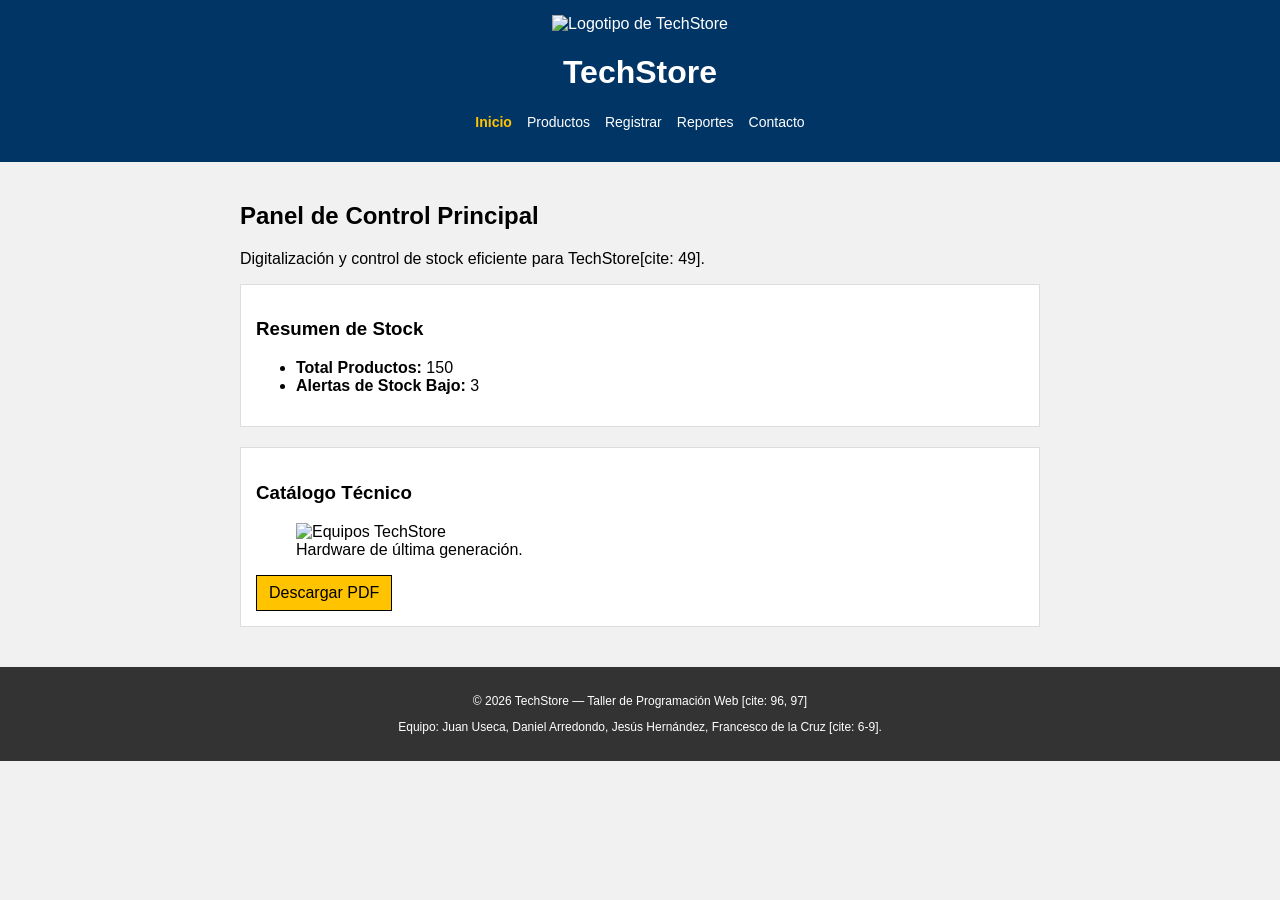
==== index.html @ f326b38a "feat:init project" ====
<!doctype html>
<html lang="es">
  <head>
    <meta charset="UTF-8" />
    <meta name="viewport" content="width=device-width, initial-scale=1.0" />
    <title>TechStore - Sistema de Inventario</title>
    <link rel="stylesheet" href="styles/main.css" />
  </head>
  <body>
    <header class="main-header">
      <div class="logo">
        <img src="assets/img/logo-techstore.png" alt="Logotipo de TechStore" />
        <h1>TechStore</h1>
      </div>
      <nav class="main-nav">
        <ul>
          <li><a href="index.html" class="active">Inicio</a></li>
          <li><a href="pages/inventario.html">Productos</a></li>
          <li><a href="pages/registro.html">Registrar</a></li>
          <li><a href="pages/reportes.html">Reportes</a></li>
          <li><a href="pages/contacto.html">Contacto</a></li>
        </ul>
      </nav>
    </header>

    <main class="container">
      <section class="hero">
        <h2>Panel de Control Principal</h2>
        <p>
          Digitalización y control de stock eficiente para TechStore[cite: 49].
        </p>
      </section>

      <section class="dashboard-grid">
        <article class="card stats">
          <h3>Resumen de Stock</h3>
          <ul>
            <li><strong>Total Productos:</strong> 150</li>
            <li><strong>Alertas de Stock Bajo:</strong> 3</li>
          </ul>
        </article>

        <article class="card info">
          <h3>Catálogo Técnico</h3>
          <figure>
            <img
              src="assets/img/productos-tecnologicos.jpg"
              alt="Equipos TechStore"
              class="img-fluid"
            />
            <figcaption>Hardware de última generación.</figcaption>
          </figure>
          <a href="assets/docs/catalogo-tecnico.pdf" download class="btn"
            >Descargar PDF
          </a>
        </article>
      </section>
    </main>

    <footer class="main-footer">
      <p>&copy; 2026 TechStore — Taller de Programación Web [cite: 96, 97]</p>
      <p>
        Equipo: Juan Useca, Daniel Arredondo, Jesús Hernández, Francesco de la
        Cruz [cite: 6-9].
      </p>
    </footer>
  </body>
</html>
---- styles/main.css ----
/* 1. Variables de color (Se mantienen para el orden) */
:root {
    --primary-color: #003566;
    --accent-color: #ffc300;
    --white: #ffffff;
    --bg-light: #f1f1f1;
}

/* 2. Estilos base */
body {
    font-family: Arial, sans-serif; /* Fuente estándar */
    margin: 0;
    padding: 0;
    background-color: var(--bg-light);
}

/* 3. Header y Navegación simple */
.main-header {
    background-color: var(--primary-color);
    color: var(--white);
    padding: 15px;
    text-align: center; /* Todo centrado para evitar flex complejo */
}

.main-header .logo img {
    height: 40px;
}

.main-nav ul {
    padding: 0;
    list-style: none;
    display: flex;
    justify-content: center;
    gap: 15px;
}

.main-nav a {
    color: var(--white);
    text-decoration: none;
    font-size: 14px;
}

.main-nav a.active {
    font-weight: bold;
    color: var(--accent-color);
}

/* 4. Contenedor y Secciones */
.container {
    padding: 20px;
    max-width: 800px;
    margin: auto;
}

.card {
    background: var(--white);
    padding: 15px;
    margin-bottom: 20px;
    border: 1px solid #ddd; /* Borde gris simple */
}

/* 5. Tablas básicas */
.table-custom {
    width: 100%;
    border-collapse: collapse;
    background: white;
}

.table-custom th, .table-custom td {
    border: 1px solid #ccc;
    padding: 8px;
    text-align: left;
}

.table-custom th {
    background-color: #eee;
}

/* 6. Botones y Multimedia */
.btn {
    background-color: var(--accent-color);
    color: black;
    padding: 8px 12px;
    text-decoration: none;
    border: 1px solid #000;
    display: inline-block;
}

.img-fluid {
    width: 100%;
    max-width: 300px;
    height: auto;
}

/* 7. Footer plano */
.main-footer {
    background-color: #333;
    color: #fff;
    text-align: center;
    padding: 15px;
    font-size: 12px;
}
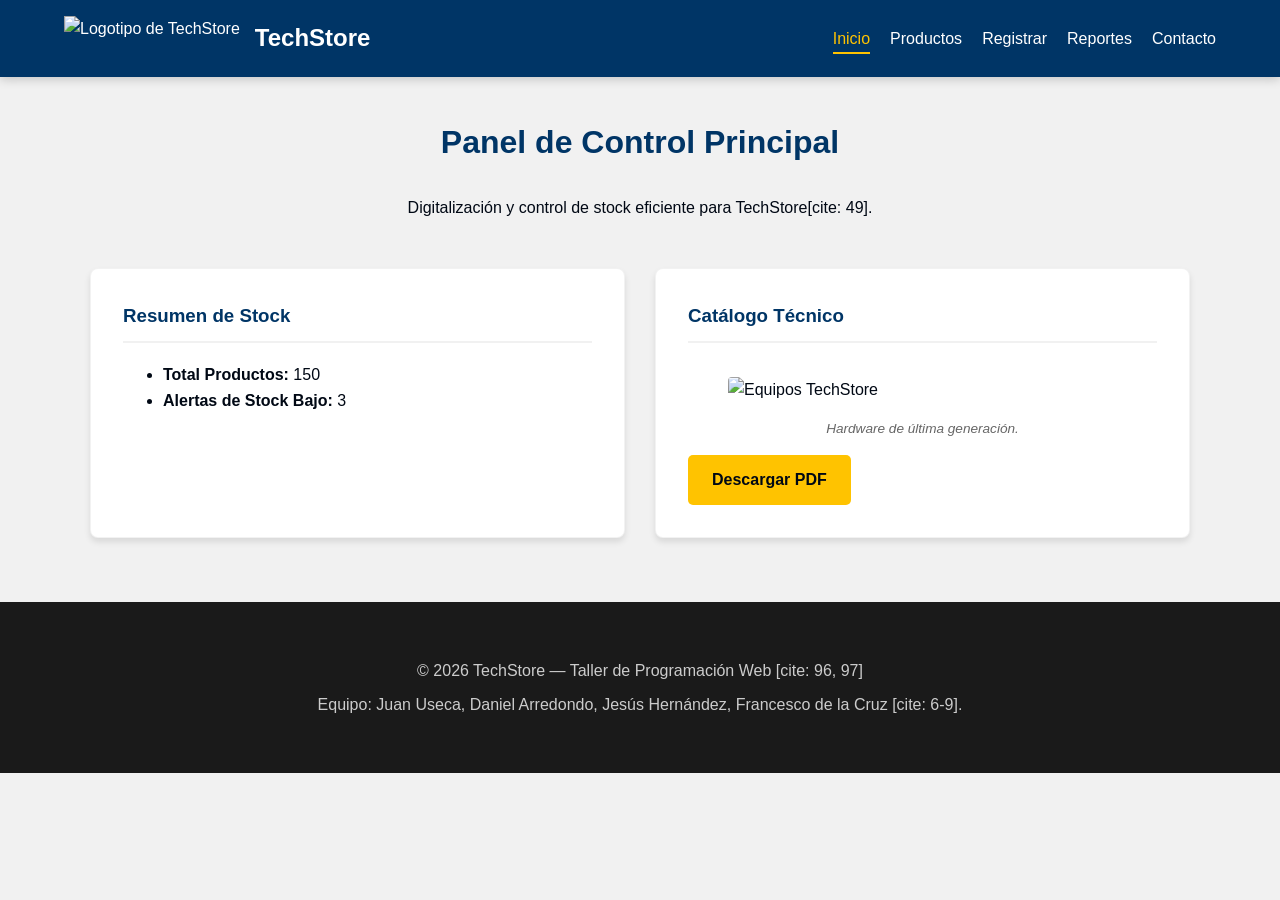
==== commit 3145d887: "route direction product" ====
--- a/index.html
+++ b/index.html
@@ -15,7 +15,7 @@
       <nav class="main-nav">
         <ul>
           <li><a href="index.html" class="active">Inicio</a></li>
-          <li><a href="pages/inventario.html">Productos</a></li>
+          <li><a href="pages/producto/producto.html">Productos</a></li>
           <li><a href="pages/registro.html">Registrar</a></li>
           <li><a href="pages/reportes.html">Reportes</a></li>
           <li><a href="pages/contacto.html">Contacto</a></li>
--- a/styles/main.css
+++ b/styles/main.css
@@ -1,102 +1,237 @@
-/* 1. Variables de color (Se mantienen para el orden) */
+/* Variables Globales */
 :root {
     --primary-color: #003566;
     --accent-color: #ffc300;
+    --text-dark: #000814;
+    --bg-light: #f1f1f1;
     --white: #ffffff;
-    --bg-light: #f1f1f1;
-}
-
-/* 2. Estilos base */
+    --border-radius: 8px;
+    --shadow: 0 4px 6px rgba(0, 0, 0, 0.1);
+}
+
+/* Estilos Base */
 body {
-    font-family: Arial, sans-serif; /* Fuente estándar */
+    font-family: 'Segoe UI', Roboto, Helvetica, Arial, sans-serif;
     margin: 0;
-    padding: 0;
     background-color: var(--bg-light);
-}
-
-/* 3. Header y Navegación simple */
+    color: var(--text-dark);
+    line-height: 1.6;
+}
+
+/* Header Profesional */
 .main-header {
     background-color: var(--primary-color);
     color: var(--white);
-    padding: 15px;
-    text-align: center; /* Todo centrado para evitar flex complejo */
-}
-
-.main-header .logo img {
-    height: 40px;
-}
-
+    padding: 1rem 5%;
+    display: flex;
+    justify-content: space-between;
+    align-items: center;
+    box-shadow: 0 2px 10px rgba(0,0,0,0.2);
+    position: sticky;
+    top: 0;
+    z-index: 1000;
+}
+
+.logo {
+    display: flex;
+    align-items: center;
+    gap: 15px;
+}
+
+.logo img { 
+    height: 45px; 
+}
+
+.logo h1 {
+    font-size: 1.5rem;
+    margin: 0;
+}
+
+/* Navegación con Efectos */
 .main-nav ul {
+    display: flex;
+    list-style: none;
+    gap: 20px;
+    margin: 0;
     padding: 0;
-    list-style: none;
-    display: flex;
-    justify-content: center;
-    gap: 15px;
 }
 
 .main-nav a {
     color: var(--white);
     text-decoration: none;
-    font-size: 14px;
-}
-
+    font-weight: 500;
+    padding: 5px 0;
+    transition: all 0.3s ease;
+}
+
+.main-nav a:hover, 
 .main-nav a.active {
-    font-weight: bold;
     color: var(--accent-color);
-}
-
-/* 4. Contenedor y Secciones */
+    border-bottom: 2px solid var(--accent-color);
+}
+
+/* Contenedor y Hero */
 .container {
-    padding: 20px;
-    max-width: 800px;
-    margin: auto;
-}
-
+    max-width: 1100px;
+    margin: 2.5rem auto;
+    padding: 0 1.5rem;
+}
+
+.hero {
+    text-align: center;
+    margin-bottom: 3rem;
+}
+
+.hero h2 {
+    color: var(--primary-color);
+    font-size: 2rem;
+}
+
+/* Dashboard Grid (Columnas) */
+.dashboard-grid {
+    display: grid;
+    grid-template-columns: repeat(auto-fit, minmax(320px, 1fr));
+    gap: 30px;
+}
+
+/* Tarjetas (Cards) con Estilo */
 .card {
     background: var(--white);
-    padding: 15px;
-    margin-bottom: 20px;
-    border: 1px solid #ddd; /* Borde gris simple */
-}
-
-/* 5. Tablas básicas */
+    padding: 2rem;
+    border-radius: var(--border-radius);
+    box-shadow: var(--shadow);
+    border: 1px solid rgba(0,0,0,0.05);
+}
+
+.card h3 {
+    margin-top: 0;
+    color: var(--primary-color);
+    border-bottom: 2px solid var(--bg-light);
+    padding-bottom: 10px;
+}
+
+/* Multimedia y Figuras */
+.img-fluid {
+    width: 100%;
+    height: auto;
+    border-radius: 4px;
+    margin: 15px 0;
+}
+
+figcaption {
+    font-size: 0.85rem;
+    color: #666;
+    font-style: italic;
+    text-align: center;
+}
+
+/* Botones Mejorados */
+.btn {
+    background-color: var(--accent-color);
+    color: var(--text-dark);
+    padding: 12px 24px;
+    border: none;
+    border-radius: 5px;
+    text-decoration: none;
+    font-weight: bold;
+    display: inline-block;
+    transition: transform 0.2s, background-color 0.2s;
+    text-align: center;
+}
+
+.btn:hover {
+    background-color: #e6b000;
+    transform: translateY(-2px);
+}
+
+/* Tablas (Para las vistas de producto e inventario) */
 .table-custom {
     width: 100%;
     border-collapse: collapse;
-    background: white;
-}
-
-.table-custom th, .table-custom td {
+    margin-top: 20px;
+    background: var(--white);
+    border-radius: var(--border-radius);
+    overflow: hidden;
+}
+
+.table-custom th {
+    background-color: var(--primary-color);
+    color: white;
+    padding: 15px;
+    text-align: left;
+}
+
+.table-custom td {
+    padding: 12px 15px;
+    border-bottom: 1px solid #eee;
+}
+
+/* Footer Profesional */
+.main-footer {
+    background-color: #1a1a1a;
+    color: #ccc;
+    text-align: center;
+    padding: 3rem 1rem;
+    margin-top: 4rem;
+}
+
+.main-footer p {
+    margin: 8px 0;
+}
+
+/* --- Estilos de Formulario Mejorados --- */
+
+.form-group {
+    margin-bottom: 20px;
+}
+
+.form-group label {
+    display: block;
+    font-weight: bold;
+    margin-bottom: 8px;
+    color: var(--primary-color);
+    font-size: 0.9rem;
+}
+
+.form-group input[type="text"],
+.form-group input[type="number"],
+.form-group select,
+.form-group input[type="file"] {
+    width: 100%;
+    padding: 10px;
     border: 1px solid #ccc;
-    padding: 8px;
-    text-align: left;
-}
-
-.table-custom th {
-    background-color: #eee;
-}
-
-/* 6. Botones y Multimedia */
-.btn {
-    background-color: var(--accent-color);
-    color: black;
-    padding: 8px 12px;
+    border-radius: 4px;
+    font-size: 1rem;
+    box-sizing: border-box;
+}
+
+.form-group input:focus, 
+.form-group select:focus {
+    outline: none;
+    border-color: var(--primary-color);
+    box-shadow: 0 0 5px rgba(0, 53, 102, 0.2);
+}
+
+.form-actions {
+    display: flex;
+    gap: 10px;
+    margin-top: 25px;
+    border-top: 1px solid #eee;
+    padding-top: 20px;
+}
+
+.btn-secondary {
+    background-color: #e0e0e0;
+    color: #333;
+    padding: 12px 24px;
+    border: none;
+    border-radius: 5px;
     text-decoration: none;
-    border: 1px solid #000;
-    display: inline-block;
-}
-
-.img-fluid {
-    width: 100%;
-    max-width: 300px;
-    height: auto;
-}
-
-/* 7. Footer plano */
-.main-footer {
-    background-color: #333;
-    color: #fff;
-    text-align: center;
-    padding: 15px;
-    font-size: 12px;
+    font-weight: bold;
+    cursor: pointer;
+    transition: background-color 0.2s;
+}
+
+.btn-secondary:hover {
+    background-color: #d0d0d0;
 }
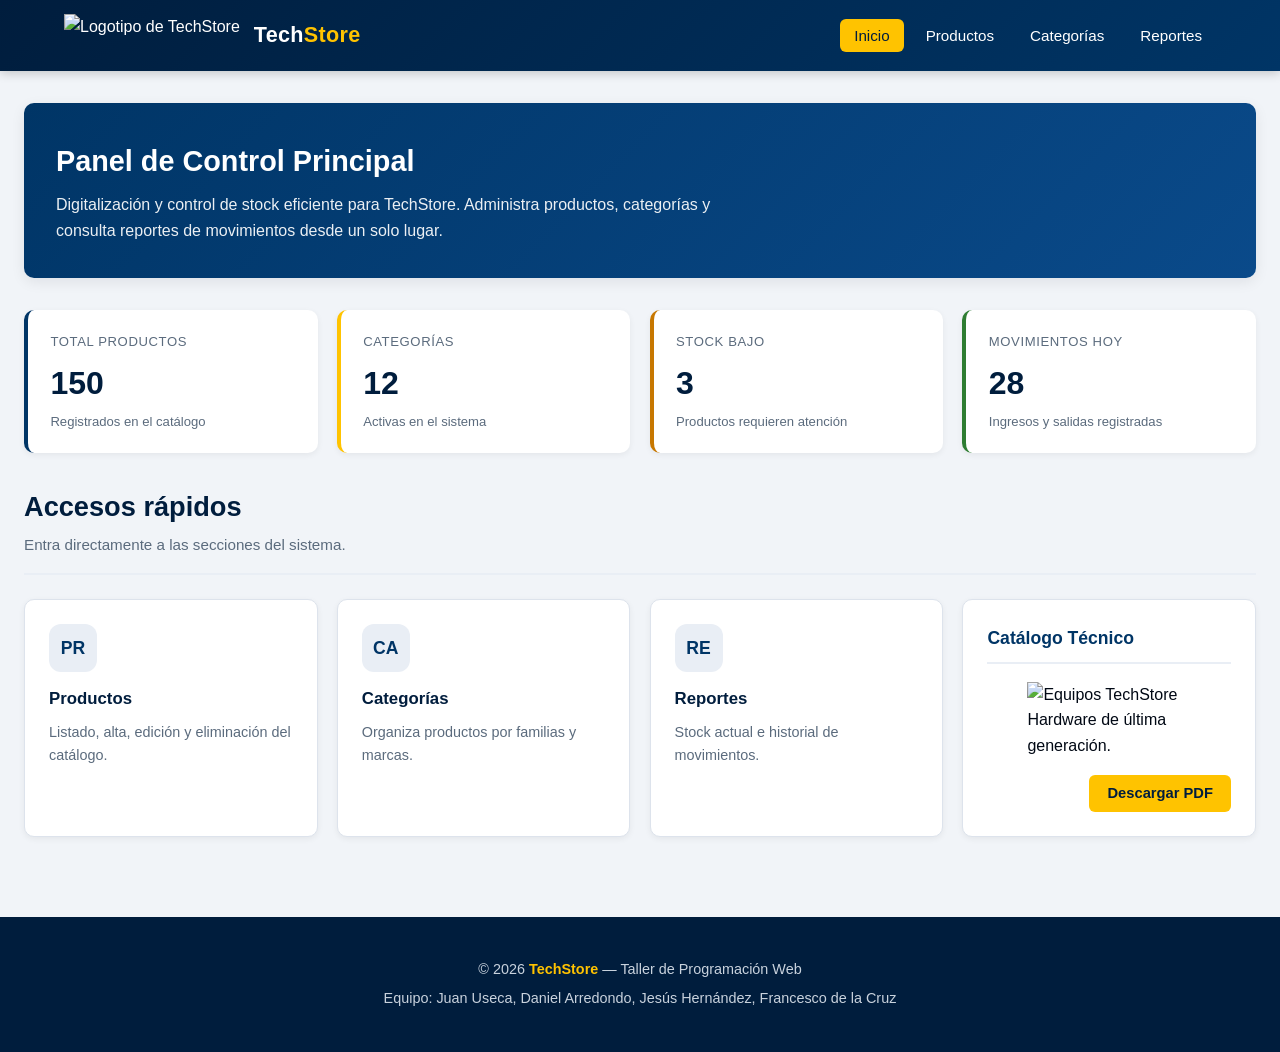
==== commit aca46e24: "features v2 add pages reportes and categories" ====
--- a/index.html
+++ b/index.html
@@ -3,22 +3,21 @@
   <head>
     <meta charset="UTF-8" />
     <meta name="viewport" content="width=device-width, initial-scale=1.0" />
-    <title>TechStore - Sistema de Inventario</title>
+    <title>TechStore - Panel de Control</title>
     <link rel="stylesheet" href="styles/main.css" />
   </head>
   <body>
     <header class="main-header">
       <div class="logo">
         <img src="assets/img/logo-techstore.png" alt="Logotipo de TechStore" />
-        <h1>TechStore</h1>
+        <h1>Tech<span>Store</span></h1>
       </div>
       <nav class="main-nav">
         <ul>
           <li><a href="index.html" class="active">Inicio</a></li>
           <li><a href="pages/producto/producto.html">Productos</a></li>
-          <li><a href="pages/registro.html">Registrar</a></li>
-          <li><a href="pages/reportes.html">Reportes</a></li>
-          <li><a href="pages/contacto.html">Contacto</a></li>
+          <li><a href="pages/categoria/categoria.html">Categorías</a></li>
+          <li><a href="pages/reportes/reportes.html">Reportes</a></li>
         </ul>
       </nav>
     </header>
@@ -27,20 +26,62 @@
       <section class="hero">
         <h2>Panel de Control Principal</h2>
         <p>
-          Digitalización y control de stock eficiente para TechStore[cite: 49].
+          Digitalización y control de stock eficiente para TechStore.
+          Administra productos, categorías y consulta reportes de movimientos
+          desde un solo lugar.
         </p>
       </section>
 
+      <section class="kpi-grid">
+        <article class="kpi-card">
+          <p class="kpi-label">Total Productos</p>
+          <p class="kpi-value">150</p>
+          <p class="kpi-hint">Registrados en el catálogo</p>
+        </article>
+        <article class="kpi-card accent">
+          <p class="kpi-label">Categorías</p>
+          <p class="kpi-value">12</p>
+          <p class="kpi-hint">Activas en el sistema</p>
+        </article>
+        <article class="kpi-card warning">
+          <p class="kpi-label">Stock Bajo</p>
+          <p class="kpi-value">3</p>
+          <p class="kpi-hint">Productos requieren atención</p>
+        </article>
+        <article class="kpi-card success">
+          <p class="kpi-label">Movimientos Hoy</p>
+          <p class="kpi-value">28</p>
+          <p class="kpi-hint">Ingresos y salidas registradas</p>
+        </article>
+      </section>
+
+      <div class="page-header">
+        <div>
+          <h2>Accesos rápidos</h2>
+          <p>Entra directamente a las secciones del sistema.</p>
+        </div>
+      </div>
+
       <section class="dashboard-grid">
-        <article class="card stats">
-          <h3>Resumen de Stock</h3>
-          <ul>
-            <li><strong>Total Productos:</strong> 150</li>
-            <li><strong>Alertas de Stock Bajo:</strong> 3</li>
-          </ul>
-        </article>
+        <a href="pages/producto/producto.html" class="quick-card">
+          <div class="icon">PR</div>
+          <h3>Productos</h3>
+          <p>Listado, alta, edición y eliminación del catálogo.</p>
+        </a>
 
-        <article class="card info">
+        <a href="pages/categoria/categoria.html" class="quick-card">
+          <div class="icon">CA</div>
+          <h3>Categorías</h3>
+          <p>Organiza productos por familias y marcas.</p>
+        </a>
+
+        <a href="pages/reportes/reportes.html" class="quick-card">
+          <div class="icon">RE</div>
+          <h3>Reportes</h3>
+          <p>Stock actual e historial de movimientos.</p>
+        </a>
+
+        <article class="card">
           <h3>Catálogo Técnico</h3>
           <figure>
             <img
@@ -50,18 +91,20 @@
             />
             <figcaption>Hardware de última generación.</figcaption>
           </figure>
-          <a href="assets/docs/catalogo-tecnico.pdf" download class="btn"
-            >Descargar PDF
-          </a>
+          <div class="card-action">
+            <a href="assets/docs/catalogo-tecnico.pdf" download class="btn">
+              Descargar PDF
+            </a>
+          </div>
         </article>
       </section>
     </main>
 
     <footer class="main-footer">
-      <p>&copy; 2026 TechStore — Taller de Programación Web [cite: 96, 97]</p>
+      <p>&copy; 2026 <strong>TechStore</strong> — Taller de Programación Web</p>
       <p>
         Equipo: Juan Useca, Daniel Arredondo, Jesús Hernández, Francesco de la
-        Cruz [cite: 6-9].
+        Cruz
       </p>
     </footer>
   </body>
--- a/styles/main.css
+++ b/styles/main.css
@@ -1,28 +1,60 @@
-/* Variables Globales */
+/* =======================================================
+   TechStore - Sistema de Inventario
+   Hoja de estilos principal
+   ======================================================= */
+
+/* ----------------------- Variables ---------------------- */
 :root {
     --primary-color: #003566;
+    --primary-dark: #001d3d;
+    --primary-light: #0a4a8a;
     --accent-color: #ffc300;
+    --accent-dark: #e6b000;
+
     --text-dark: #000814;
-    --bg-light: #f1f1f1;
+    --text-muted: #5b6b7d;
+    --bg-light: #f1f4f8;
+    --bg-soft: #e9eef5;
     --white: #ffffff;
-    --border-radius: 8px;
-    --shadow: 0 4px 6px rgba(0, 0, 0, 0.1);
-}
-
-/* Estilos Base */
+    --border: #dde3ec;
+
+    --success: #2e7d32;
+    --warning: #c77700;
+    --danger: #c62828;
+    --info: #1565c0;
+
+    --border-radius: 10px;
+    --border-radius-sm: 6px;
+    --shadow: 0 4px 14px rgba(0, 8, 20, 0.08);
+    --shadow-sm: 0 2px 6px rgba(0, 8, 20, 0.06);
+    --shadow-lg: 0 10px 30px rgba(0, 8, 20, 0.12);
+
+    --transition: all 0.25s ease;
+}
+
+/* -------------------------- Base ------------------------ */
+* { box-sizing: border-box; }
+
 body {
     font-family: 'Segoe UI', Roboto, Helvetica, Arial, sans-serif;
     margin: 0;
     background-color: var(--bg-light);
     color: var(--text-dark);
     line-height: 1.6;
-}
-
-/* Header Profesional */
+    min-height: 100vh;
+    display: flex;
+    flex-direction: column;
+}
+
+a { color: var(--primary-color); }
+
+h1, h2, h3, h4 { color: var(--primary-dark); }
+
+/* ------------------------ Header ------------------------ */
 .main-header {
-    background-color: var(--primary-color);
+    background: linear-gradient(135deg, var(--primary-dark) 0%, var(--primary-color) 100%);
     color: var(--white);
-    padding: 1rem 5%;
+    padding: 0.9rem 5%;
     display: flex;
     justify-content: space-between;
     align-items: center;
@@ -30,208 +62,611 @@
     position: sticky;
     top: 0;
     z-index: 1000;
+    gap: 1rem;
+    flex-wrap: wrap;
 }
 
 .logo {
     display: flex;
     align-items: center;
-    gap: 15px;
-}
-
-.logo img { 
-    height: 45px; 
-}
+    gap: 14px;
+}
+
+.logo img { height: 42px; }
 
 .logo h1 {
-    font-size: 1.5rem;
-    margin: 0;
-}
-
-/* Navegación con Efectos */
+    font-size: 1.35rem;
+    margin: 0;
+    color: var(--white);
+    letter-spacing: 0.3px;
+}
+
+.logo h1 span {
+    color: var(--accent-color);
+    font-weight: 700;
+}
+
 .main-nav ul {
     display: flex;
     list-style: none;
-    gap: 20px;
+    gap: 8px;
     margin: 0;
     padding: 0;
+    flex-wrap: wrap;
 }
 
 .main-nav a {
     color: var(--white);
     text-decoration: none;
     font-weight: 500;
-    padding: 5px 0;
-    transition: all 0.3s ease;
-}
-
-.main-nav a:hover, 
+    padding: 8px 14px;
+    border-radius: var(--border-radius-sm);
+    transition: var(--transition);
+    font-size: 0.95rem;
+}
+
+.main-nav a:hover {
+    background-color: rgba(255, 255, 255, 0.1);
+    color: var(--accent-color);
+}
+
 .main-nav a.active {
-    color: var(--accent-color);
-    border-bottom: 2px solid var(--accent-color);
-}
-
-/* Contenedor y Hero */
+    background-color: var(--accent-color);
+    color: var(--primary-dark);
+}
+
+/* ----------------------- Layout ------------------------- */
 .container {
-    max-width: 1100px;
-    margin: 2.5rem auto;
+    max-width: 1280px;
+    width: 100%;
+    margin: 2rem auto;
     padding: 0 1.5rem;
-}
-
+    flex: 1;
+}
+
+/* Breadcrumb */
+.breadcrumb {
+    font-size: 0.9rem;
+    color: var(--text-muted);
+    margin-bottom: 1rem;
+    display: flex;
+    gap: 6px;
+    align-items: center;
+}
+
+.breadcrumb a {
+    color: var(--text-muted);
+    text-decoration: none;
+}
+
+.breadcrumb a:hover { color: var(--primary-color); }
+
+.breadcrumb .sep { color: #b5bdc8; }
+
+/* Page header (título + acciones) */
+.page-header {
+    display: flex;
+    justify-content: space-between;
+    align-items: flex-end;
+    gap: 1rem;
+    margin-bottom: 1.5rem;
+    flex-wrap: wrap;
+    padding-bottom: 1rem;
+    border-bottom: 2px solid var(--bg-soft);
+}
+
+.page-header h2 {
+    margin: 0;
+    font-size: 1.7rem;
+    color: var(--primary-dark);
+}
+
+.page-header p {
+    margin: 4px 0 0 0;
+    color: var(--text-muted);
+    font-size: 0.95rem;
+}
+
+.page-actions {
+    display: flex;
+    gap: 10px;
+    flex-wrap: wrap;
+}
+
+/* Hero / Bienvenida */
 .hero {
-    text-align: center;
-    margin-bottom: 3rem;
+    background: linear-gradient(135deg, var(--primary-color) 0%, var(--primary-light) 100%);
+    color: var(--white);
+    border-radius: var(--border-radius);
+    padding: 2.2rem 2rem;
+    margin-bottom: 2rem;
+    box-shadow: var(--shadow);
 }
 
 .hero h2 {
-    color: var(--primary-color);
+    color: var(--white);
+    margin: 0 0 0.5rem 0;
+    font-size: 1.8rem;
+}
+
+.hero p {
+    margin: 0;
+    opacity: 0.92;
+    max-width: 700px;
+}
+
+/* -------------------- Dashboard KPIs -------------------- */
+.kpi-grid {
+    display: grid;
+    grid-template-columns: repeat(auto-fit, minmax(220px, 1fr));
+    gap: 1.2rem;
+    margin-bottom: 2rem;
+}
+
+.kpi-card {
+    background: var(--white);
+    border-radius: var(--border-radius);
+    padding: 1.3rem 1.4rem;
+    box-shadow: var(--shadow-sm);
+    border-left: 4px solid var(--primary-color);
+    transition: var(--transition);
+}
+
+.kpi-card:hover {
+    transform: translateY(-3px);
+    box-shadow: var(--shadow);
+}
+
+.kpi-card.accent  { border-left-color: var(--accent-color); }
+.kpi-card.success { border-left-color: var(--success); }
+.kpi-card.warning { border-left-color: var(--warning); }
+.kpi-card.danger  { border-left-color: var(--danger); }
+
+.kpi-label {
+    font-size: 0.82rem;
+    color: var(--text-muted);
+    text-transform: uppercase;
+    letter-spacing: 0.6px;
+    margin: 0;
+}
+
+.kpi-value {
     font-size: 2rem;
-}
-
-/* Dashboard Grid (Columnas) */
+    font-weight: 700;
+    color: var(--primary-dark);
+    margin: 6px 0 2px 0;
+}
+
+.kpi-hint {
+    font-size: 0.82rem;
+    color: var(--text-muted);
+    margin: 0;
+}
+
+/* Dashboard secundario (accesos rápidos) */
 .dashboard-grid {
     display: grid;
-    grid-template-columns: repeat(auto-fit, minmax(320px, 1fr));
-    gap: 30px;
-}
-
-/* Tarjetas (Cards) con Estilo */
+    grid-template-columns: repeat(auto-fit, minmax(280px, 1fr));
+    gap: 1.2rem;
+}
+
+/* ----------------------- Cards -------------------------- */
 .card {
     background: var(--white);
-    padding: 2rem;
+    padding: 1.5rem;
     border-radius: var(--border-radius);
-    box-shadow: var(--shadow);
-    border: 1px solid rgba(0,0,0,0.05);
+    box-shadow: var(--shadow-sm);
+    border: 1px solid var(--border);
 }
 
 .card h3 {
     margin-top: 0;
     color: var(--primary-color);
-    border-bottom: 2px solid var(--bg-light);
+    border-bottom: 2px solid var(--bg-soft);
     padding-bottom: 10px;
-}
-
-/* Multimedia y Figuras */
-.img-fluid {
+    font-size: 1.1rem;
+}
+
+.card .card-action {
+    margin-top: 1rem;
+    display: flex;
+    justify-content: flex-end;
+}
+
+/* Acceso rápido (tarjetas con icono y enlace) */
+.quick-card {
+    display: flex;
+    flex-direction: column;
+    gap: 8px;
+    background: var(--white);
+    border-radius: var(--border-radius);
+    padding: 1.5rem;
+    box-shadow: var(--shadow-sm);
+    border: 1px solid var(--border);
+    text-decoration: none;
+    color: inherit;
+    transition: var(--transition);
+}
+
+.quick-card:hover {
+    transform: translateY(-3px);
+    box-shadow: var(--shadow);
+    border-color: var(--accent-color);
+}
+
+.quick-card .icon {
+    width: 48px;
+    height: 48px;
+    border-radius: 12px;
+    background: var(--bg-soft);
+    color: var(--primary-color);
+    display: grid;
+    place-items: center;
+    font-weight: 700;
+    font-size: 1.1rem;
+    margin-bottom: 0.4rem;
+}
+
+.quick-card h3 { margin: 0; font-size: 1.05rem; }
+.quick-card p { margin: 0; color: var(--text-muted); font-size: 0.9rem; }
+
+/* --------------- Layout listado + filtros --------------- */
+.list-layout {
+    display: grid;
+    grid-template-columns: 1fr 280px;
+    gap: 1.2rem;
+    align-items: start;
+}
+
+@media (max-width: 960px) {
+    .list-layout { grid-template-columns: 1fr; }
+}
+
+.panel {
+    background: var(--white);
+    border-radius: var(--border-radius);
+    box-shadow: var(--shadow-sm);
+    border: 1px solid var(--border);
+    overflow: hidden;
+}
+
+.panel-header {
+    display: flex;
+    justify-content: space-between;
+    align-items: center;
+    padding: 1rem 1.25rem;
+    border-bottom: 1px solid var(--border);
+    background: #fafbfd;
+    gap: 0.8rem;
+    flex-wrap: wrap;
+}
+
+.panel-header h3 {
+    margin: 0;
+    font-size: 1.05rem;
+    color: var(--primary-dark);
+}
+
+.panel-body { padding: 1rem 1.25rem; }
+.panel-body.no-pad { padding: 0; }
+
+.search-input {
+    padding: 8px 12px;
+    border: 1px solid var(--border);
+    border-radius: var(--border-radius-sm);
+    font-size: 0.9rem;
+    min-width: 200px;
+}
+
+/* Sidebar de filtros */
+.filter-sidebar { position: sticky; top: 90px; }
+
+.filter-group { margin-bottom: 1.2rem; }
+.filter-group:last-child { margin-bottom: 0; }
+
+.filter-group label {
+    display: block;
+    font-weight: 600;
+    margin-bottom: 6px;
+    font-size: 0.85rem;
+    color: var(--primary-dark);
+    text-transform: uppercase;
+    letter-spacing: 0.4px;
+}
+
+.filter-group input,
+.filter-group select {
     width: 100%;
-    height: auto;
-    border-radius: 4px;
-    margin: 15px 0;
-}
-
-figcaption {
-    font-size: 0.85rem;
-    color: #666;
-    font-style: italic;
-    text-align: center;
-}
-
-/* Botones Mejorados */
-.btn {
-    background-color: var(--accent-color);
+    padding: 9px 10px;
+    border: 1px solid var(--border);
+    border-radius: var(--border-radius-sm);
+    font-size: 0.9rem;
+    background: var(--white);
+}
+
+.checkbox-list {
+    display: flex;
+    flex-direction: column;
+    gap: 6px;
+}
+
+.checkbox-list label {
+    display: flex;
+    align-items: center;
+    gap: 8px;
+    font-weight: 400;
+    font-size: 0.9rem;
     color: var(--text-dark);
-    padding: 12px 24px;
-    border: none;
-    border-radius: 5px;
-    text-decoration: none;
-    font-weight: bold;
-    display: inline-block;
-    transition: transform 0.2s, background-color 0.2s;
-    text-align: center;
-}
-
-.btn:hover {
-    background-color: #e6b000;
-    transform: translateY(-2px);
-}
-
-/* Tablas (Para las vistas de producto e inventario) */
+    text-transform: none;
+    letter-spacing: 0;
+    cursor: pointer;
+}
+
+.filter-actions {
+    display: flex;
+    gap: 8px;
+    margin-top: 0.5rem;
+}
+
+.filter-actions .btn,
+.filter-actions .btn-secondary { flex: 1; padding: 9px 12px; font-size: 0.88rem; }
+
+/* ----------------------- Tablas ------------------------- */
 .table-custom {
     width: 100%;
     border-collapse: collapse;
-    margin-top: 20px;
-    background: var(--white);
-    border-radius: var(--border-radius);
+    background: var(--white);
     overflow: hidden;
 }
 
 .table-custom th {
     background-color: var(--primary-color);
-    color: white;
-    padding: 15px;
+    color: var(--white);
+    padding: 12px 14px;
     text-align: left;
+    font-weight: 600;
+    font-size: 0.85rem;
+    text-transform: uppercase;
+    letter-spacing: 0.5px;
 }
 
 .table-custom td {
-    padding: 12px 15px;
-    border-bottom: 1px solid #eee;
-}
-
-/* Footer Profesional */
-.main-footer {
-    background-color: #1a1a1a;
-    color: #ccc;
+    padding: 12px 14px;
+    border-bottom: 1px solid var(--bg-soft);
+    font-size: 0.92rem;
+    vertical-align: middle;
+}
+
+.table-custom tbody tr:hover { background-color: #fafbfd; }
+.table-custom tbody tr:last-child td { border-bottom: none; }
+
+.table-custom td img {
+    border-radius: var(--border-radius-sm);
+    object-fit: cover;
+    border: 1px solid var(--border);
+}
+
+.cell-product {
+    display: flex;
+    align-items: center;
+    gap: 10px;
+}
+
+.cell-product .name { font-weight: 600; color: var(--primary-dark); }
+.cell-product .sub  { font-size: 0.8rem; color: var(--text-muted); }
+
+/* Tabla responsiva */
+.table-wrap { width: 100%; overflow-x: auto; }
+
+/* ----------------------- Badges ------------------------- */
+.badge {
+    display: inline-block;
+    padding: 3px 10px;
+    border-radius: 999px;
+    font-size: 0.75rem;
+    font-weight: 700;
+    text-transform: uppercase;
+    letter-spacing: 0.4px;
+    background: var(--bg-soft);
+    color: var(--primary-dark);
+}
+
+.badge.success { background: #e6f4ea; color: var(--success); }
+.badge.warning { background: #fff4e0; color: var(--warning); }
+.badge.danger  { background: #fdecea; color: var(--danger); }
+.badge.info    { background: #e3f0fb; color: var(--info); }
+.badge.dot::before {
+    content: "";
+    display: inline-block;
+    width: 6px; height: 6px;
+    border-radius: 50%;
+    background: currentColor;
+    margin-right: 6px;
+    vertical-align: middle;
+}
+
+/* ---------------------- Botones ------------------------- */
+.btn,
+.btn-secondary,
+.btn-ghost,
+.btn-danger {
+    padding: 10px 18px;
+    border: none;
+    border-radius: var(--border-radius-sm);
+    text-decoration: none;
+    font-weight: 600;
+    display: inline-flex;
+    align-items: center;
+    gap: 6px;
+    cursor: pointer;
+    font-size: 0.92rem;
+    transition: var(--transition);
     text-align: center;
-    padding: 3rem 1rem;
-    margin-top: 4rem;
-}
-
-.main-footer p {
-    margin: 8px 0;
-}
-
-/* --- Estilos de Formulario Mejorados --- */
-
-.form-group {
-    margin-bottom: 20px;
-}
+    line-height: 1.2;
+}
+
+.btn {
+    background-color: var(--accent-color);
+    color: var(--primary-dark);
+}
+.btn:hover {
+    background-color: var(--accent-dark);
+    transform: translateY(-1px);
+}
+
+.btn-secondary {
+    background-color: var(--white);
+    color: var(--primary-dark);
+    border: 1px solid var(--border);
+}
+.btn-secondary:hover { background-color: var(--bg-soft); }
+
+.btn-ghost {
+    background: transparent;
+    color: var(--primary-color);
+    padding: 6px 10px;
+}
+.btn-ghost:hover { background-color: var(--bg-soft); }
+
+.btn-danger {
+    background-color: #fdecea;
+    color: var(--danger);
+}
+.btn-danger:hover { background-color: #f8d7d3; }
+
+.btn-icon {
+    padding: 6px 10px;
+    background: transparent;
+    color: var(--primary-color);
+    border: 1px solid var(--border);
+    border-radius: var(--border-radius-sm);
+    cursor: pointer;
+    font-size: 0.85rem;
+    transition: var(--transition);
+    text-decoration: none;
+}
+.btn-icon:hover { background: var(--bg-soft); }
+.btn-icon.danger { color: var(--danger); border-color: #f4c8c4; }
+.btn-icon.danger:hover { background: #fdecea; }
+
+.actions-cell {
+    display: flex;
+    gap: 6px;
+    flex-wrap: wrap;
+}
+
+/* ----------------------- Forms -------------------------- */
+.form-card {
+    background: var(--white);
+    border-radius: var(--border-radius);
+    box-shadow: var(--shadow-sm);
+    border: 1px solid var(--border);
+    padding: 1.8rem;
+    max-width: 760px;
+    margin: 0 auto;
+}
+
+.form-card h3 {
+    margin-top: 0;
+    color: var(--primary-dark);
+    border-bottom: 2px solid var(--bg-soft);
+    padding-bottom: 12px;
+    margin-bottom: 1.5rem;
+}
+
+.form-grid {
+    display: grid;
+    grid-template-columns: repeat(2, 1fr);
+    gap: 1rem 1.4rem;
+}
+
+.form-grid .full { grid-column: 1 / -1; }
+
+@media (max-width: 640px) {
+    .form-grid { grid-template-columns: 1fr; }
+}
+
+.form-group { margin-bottom: 0; }
 
 .form-group label {
     display: block;
-    font-weight: bold;
-    margin-bottom: 8px;
-    color: var(--primary-color);
-    font-size: 0.9rem;
-}
+    font-weight: 600;
+    margin-bottom: 6px;
+    color: var(--primary-dark);
+    font-size: 0.88rem;
+}
+
+.required { color: var(--danger); margin-left: 2px; }
 
 .form-group input[type="text"],
 .form-group input[type="number"],
+.form-group input[type="email"],
+.form-group input[type="date"],
+.form-group input[type="file"],
 .form-group select,
-.form-group input[type="file"] {
+.form-group textarea {
     width: 100%;
-    padding: 10px;
-    border: 1px solid #ccc;
-    border-radius: 4px;
-    font-size: 1rem;
-    box-sizing: border-box;
-}
-
-.form-group input:focus, 
-.form-group select:focus {
+    padding: 10px 12px;
+    border: 1px solid var(--border);
+    border-radius: var(--border-radius-sm);
+    font-size: 0.95rem;
+    background: var(--white);
+    font-family: inherit;
+    transition: var(--transition);
+}
+
+.form-group textarea { resize: vertical; min-height: 100px; }
+
+.form-group input:focus,
+.form-group select:focus,
+.form-group textarea:focus {
     outline: none;
     border-color: var(--primary-color);
-    box-shadow: 0 0 5px rgba(0, 53, 102, 0.2);
+    box-shadow: 0 0 0 3px rgba(0, 53, 102, 0.12);
+}
+
+.form-help {
+    font-size: 0.8rem;
+    color: var(--text-muted);
+    margin-top: 4px;
 }
 
 .form-actions {
     display: flex;
     gap: 10px;
-    margin-top: 25px;
-    border-top: 1px solid #eee;
-    padding-top: 20px;
-}
-
-.btn-secondary {
-    background-color: #e0e0e0;
-    color: #333;
-    padding: 12px 24px;
-    border: none;
-    border-radius: 5px;
-    text-decoration: none;
-    font-weight: bold;
-    cursor: pointer;
-    transition: background-color 0.2s;
-}
-
-.btn-secondary:hover {
-    background-color: #d0d0d0;
-}+    margin-top: 1.8rem;
+    padding-top: 1.2rem;
+    border-top: 1px solid var(--bg-soft);
+    justify-content: flex-end;
+    flex-wrap: wrap;
+}
+
+/* ----------------------- Footer ------------------------- */
+.main-footer {
+    background-color: var(--primary-dark);
+    color: #c8d2dd;
+    text-align: center;
+    padding: 2.2rem 1rem;
+    margin-top: 3rem;
+    font-size: 0.9rem;
+}
+
+.main-footer p { margin: 6px 0; }
+.main-footer strong { color: var(--accent-color); }
+
+/* ---------------------- Utilidades ---------------------- */
+.text-muted { color: var(--text-muted); }
+.text-center { text-align: center; }
+.mt-1 { margin-top: 0.5rem; }
+.mt-2 { margin-top: 1rem; }
+.mt-3 { margin-top: 1.5rem; }
+.mb-0 { margin-bottom: 0; }
+.gap-1 { gap: 0.5rem; }
+
+.stack { display: flex; flex-direction: column; gap: 1.2rem; }
+
+.empty-state {
+    text-align: center;
+    padding: 2.5rem 1rem;
+    color: var(--text-muted);
+}
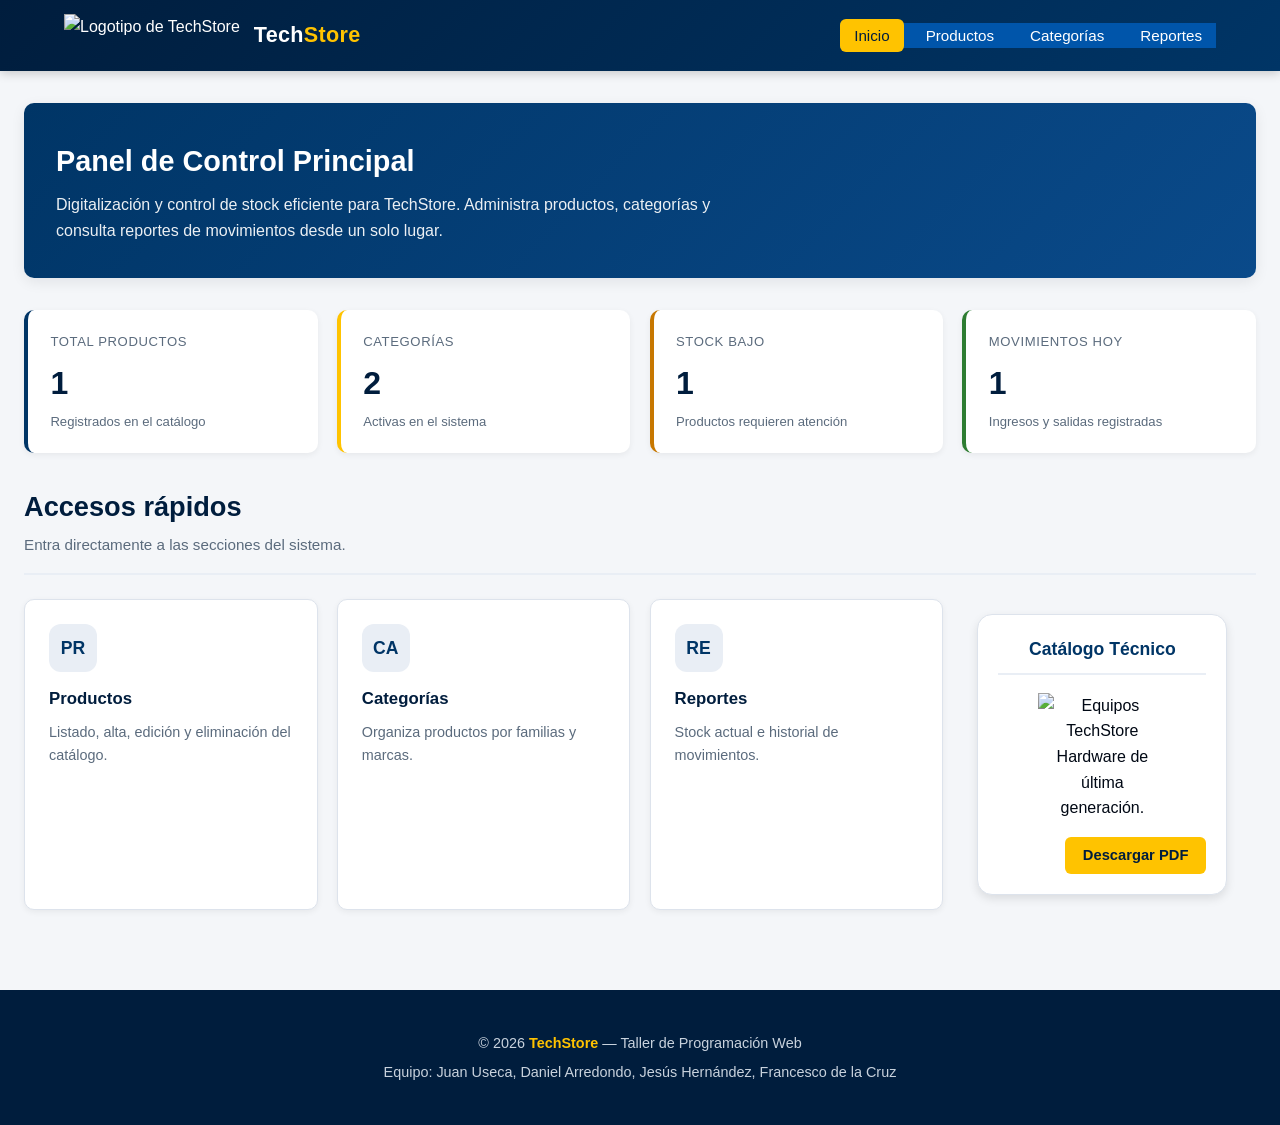
==== commit f0c1af74: "add validation and logic" ====
--- a/index.html
+++ b/index.html
@@ -35,22 +35,22 @@
       <section class="kpi-grid">
         <article class="kpi-card">
           <p class="kpi-label">Total Productos</p>
-          <p class="kpi-value">150</p>
+          <p class="kpi-value">0</p>
           <p class="kpi-hint">Registrados en el catálogo</p>
         </article>
         <article class="kpi-card accent">
           <p class="kpi-label">Categorías</p>
-          <p class="kpi-value">12</p>
+          <p class="kpi-value">0</p>
           <p class="kpi-hint">Activas en el sistema</p>
         </article>
         <article class="kpi-card warning">
           <p class="kpi-label">Stock Bajo</p>
-          <p class="kpi-value">3</p>
+          <p class="kpi-value">0</p>
           <p class="kpi-hint">Productos requieren atención</p>
         </article>
         <article class="kpi-card success">
           <p class="kpi-label">Movimientos Hoy</p>
-          <p class="kpi-value">28</p>
+          <p class="kpi-value">0</p>
           <p class="kpi-hint">Ingresos y salidas registradas</p>
         </article>
       </section>
@@ -107,5 +107,17 @@
         Cruz
       </p>
     </footer>
+
+    <script src="js/storage.js"></script>
+    <script src="js/config.js"></script>
+    <script src="js/seed.js"></script>
+    <script src="js/categorias-data.js"></script>
+    <script src="js/productos-data.js"></script>
+    <script src="js/movimientos-data.js"></script>
+    <script src="js/stats.js"></script>
+    <script src="js/init.js"></script>
+    <script src="js/format-utils.js"></script>
+    <script src="js/ui-utils.js"></script>
+    <script src="js/dashboard.js"></script>
   </body>
 </html>
--- a/styles/main.css
+++ b/styles/main.css
@@ -670,3 +670,231 @@
     padding: 2.5rem 1rem;
     color: var(--text-muted);
 }
+
+
+/* =========================
+   ESTILOS GENERALES
+========================= */
+body {
+    font-family: Arial, sans-serif;
+    margin: 0;
+    background-color: #f4f6f9;
+}
+
+
+/* =========================
+   HEADER
+========================= */
+header {
+    background-color: #003366;
+    color: white;
+    padding: 15px;
+    text-align: center;
+}
+
+
+/* =========================
+   MENÚ (FLEXBOX)
+========================= */
+nav {
+    display: flex;
+    justify-content: center;
+    background-color: #0055aa;
+}
+
+nav a {
+    color: white;
+    padding: 12px 20px;
+    text-decoration: none;
+    transition: 0.3s;
+}
+
+nav a:hover {
+    background-color: #ffaa00;
+}
+
+
+/* =========================
+   CONTENIDO PRINCIPAL
+========================= */
+main {
+    padding: 20px;
+}
+
+
+/* =========================
+   TARJETAS (DASHBOARD)
+========================= */
+.dashboard {
+    display: flex;
+    justify-content: space-around;
+    flex-wrap: wrap;
+}
+
+.card {
+    background-color: white;
+    width: 250px;
+    margin: 15px;
+    padding: 20px;
+    border-radius: 15px;
+    text-align: center;
+    box-shadow: 0px 4px 10px rgba(0,0,0,0.1);
+
+    transition: transform 0.3s;
+}
+
+.card:hover {
+    transform: scale(1.05);
+}
+
+
+/* =========================
+   BOTONES
+========================= */
+button {
+    background-color: #007bff;
+    color: white;
+    border: none;
+    padding: 10px 20px;
+    border-radius: 10px;
+    cursor: pointer;
+
+    transition: 0.3s;
+}
+
+button:hover {
+    background-color: #ff0000;
+    transform: scale(1.1);
+}
+
+
+/* =========================
+   TABLAS
+========================= */
+table {
+    width: 100%;
+    border-collapse: collapse;
+    background-color: white;
+    margin-top: 20px;
+}
+
+th, td {
+    padding: 12px;
+    border: 1px solid #ddd;
+    text-align: center;
+}
+
+th {
+    background-color: #003366;
+    color: white;
+}
+
+
+/* =========================
+   FORMULARIOS
+========================= */
+form {
+    background-color: white;
+    padding: 20px;
+    max-width: 500px;
+    margin: auto;
+    border-radius: 15px;
+    box-shadow: 0px 4px 10px rgba(0,0,0,0.1);
+}
+
+input, select {
+    width: 100%;
+    padding: 10px;
+    margin: 10px 0;
+}
+
+
+/* =========================
+   FOOTER
+========================= */
+footer {
+    background-color: #003366;
+    color: white;
+    text-align: center;
+    padding: 10px;
+    margin-top: 20px;
+}
+
+
+/* =========================
+   ANIMACIÓN
+========================= */
+.logo {
+    animation: zoom 2s infinite alternate;
+}
+
+@keyframes zoom {
+    from {
+        transform: scale(1);
+    }
+    to {
+        transform: scale(1.2);
+    }
+}
+
+
+.form-help-warning {
+    color: #b45309;
+    font-weight: 500;
+}
+
+.form-help-warning a {
+    color: #2563eb;
+    text-decoration: underline;
+}
+
+/* =========================
+   TOAST / MENSAJES
+========================= */
+.toast-msg {
+    position: fixed;
+    bottom: 24px;
+    right: 24px;
+    padding: 12px 20px;
+    border-radius: 8px;
+    color: #fff;
+    font-size: 0.9rem;
+    z-index: 9999;
+    opacity: 0;
+    transform: translateY(12px);
+    transition: opacity 0.3s, transform 0.3s;
+    max-width: 360px;
+    box-shadow: 0 4px 16px rgba(0, 0, 0, 0.2);
+}
+
+.toast-msg.show {
+    opacity: 1;
+    transform: translateY(0);
+}
+
+.toast-success { background: #16a34a; }
+.toast-error { background: #dc2626; }
+.toast-info { background: #2563eb; }
+
+/* =========================
+   RESPONSIVE
+========================= */
+@media (max-width: 768px) {
+    
+    nav {
+        flex-direction: column;
+    }
+
+    .dashboard {
+        flex-direction: column;
+        align-items: center;
+    }
+
+    .card {
+        width: 90%;
+    }
+
+    table {
+        font-size: 12px;
+    }
+}
